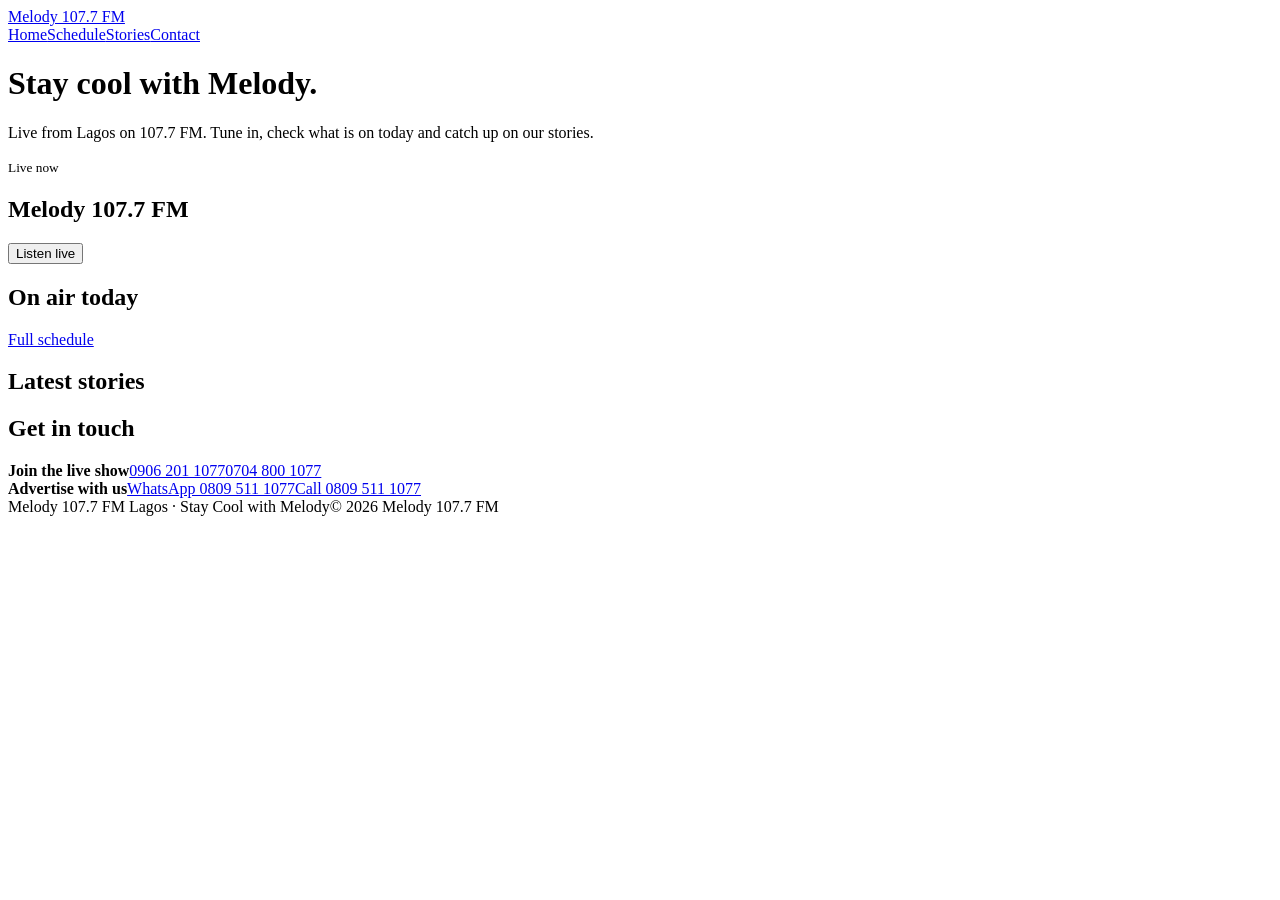
==== index.html @ 8afed2ed "Add files via upload" ====
<!doctype html><html lang="en"><head><meta charset="utf-8"><meta name="viewport" content="width=device-width,initial-scale=1"><link rel="icon" href="img/logo.png"><link rel="preconnect" href="https://fonts.googleapis.com"><link rel="preconnect" href="https://fonts.gstatic.com" crossorigin><link href="https://fonts.googleapis.com/css2?family=Bricolage+Grotesque:wght@600;700&family=Source+Sans+3:wght@400;600;700&display=swap" rel="stylesheet"><link rel="stylesheet" href="css/styles.css"><title>Melody 107.7 FM Lagos</title><meta name="description" content="Listen live to Melody 107.7 FM Lagos. Stay cool with Melody."></head><body>
<header><div class="wrap"><a class="brand" href="index.html"><img src="img/logo.png" alt=""><span>Melody 107.7 FM</span></a><nav aria-label="Main"><a href="index.html" aria-current="page">Home</a><a href="schedule.html" >Schedule</a><a href="index.html#stories">Stories</a><a href="index.html#contact">Contact</a></nav></div></header>
<main>
<div class="hero"><div class="wrap"><div><h1>Stay cool with Melody.</h1><p>Live from Lagos on 107.7 FM. Tune in, check what is on today and catch up on our stories.</p></div>
<div class="player"><small>Live now</small><h2>Melody 107.7 FM</h2><button id="play" data-stream="https://radio.sternhost.com:8370/radio.mp3"><span class="dot"></span><span>Listen live</span></button></div></div></div>
<section><div class="wrap"><div class="head"><h2>On air today</h2><a href="schedule.html">Full schedule</a></div><div id="today"></div></div></section>
<section class="alt" id="stories"><div class="wrap"><div class="head"><h2>Latest stories</h2></div><div class="stories" id="stories-list"></div></div></section>
<section id="contact"><div class="wrap"><div class="head"><h2>Get in touch</h2></div><div class="contact">
<div><b>Join the live show</b><a href="tel:09062011077">0906 201 1077</a><a href="tel:07048001077">0704 800 1077</a></div>
<div><b>Advertise with us</b><a href="https://wa.me/2348095111077">WhatsApp 0809 511 1077</a><a href="tel:08095111077">Call 0809 511 1077</a></div></div></div></section>
</main><footer><div class="wrap"><span>Melody 107.7 FM Lagos &middot; Stay Cool with Melody</span><span>&copy; 2026 Melody 107.7 FM</span></div></footer><script src="js/app.js"></script></body></html>
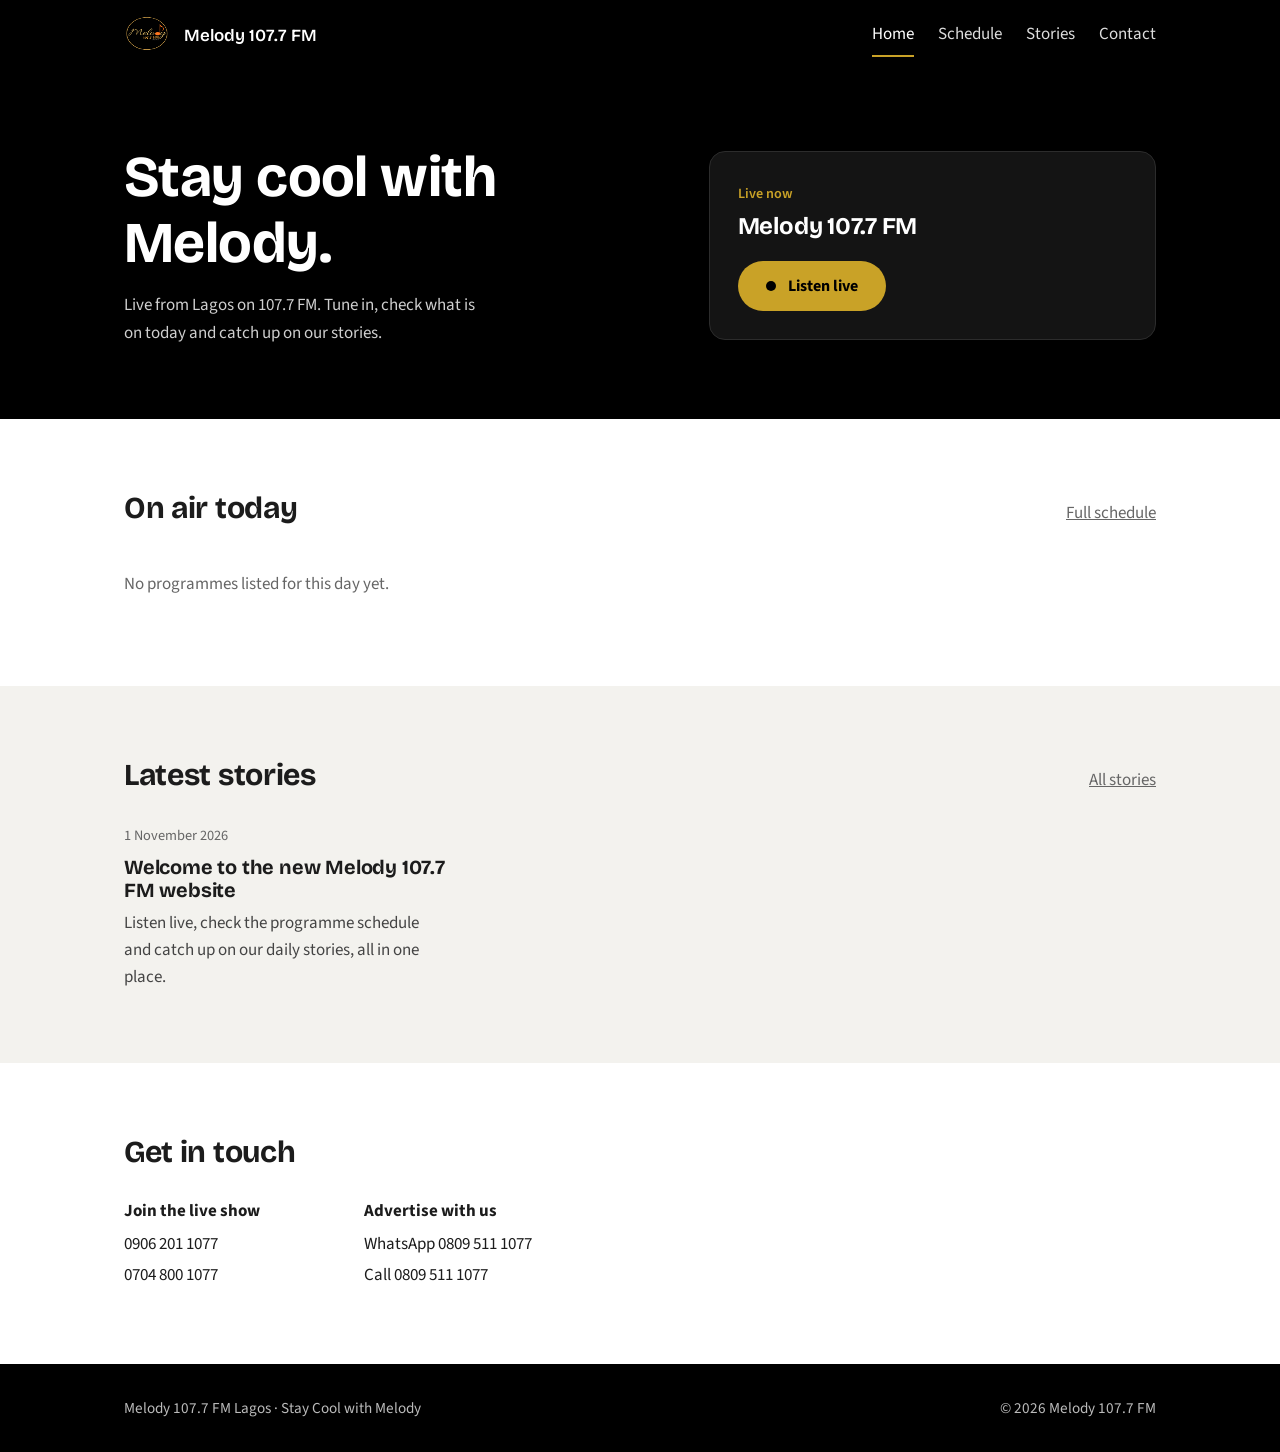
==== commit 5fab6712: "Add files via upload" ====
--- a/index.html
+++ b/index.html
@@ -1,11 +1,11 @@
-<!doctype html><html lang="en"><head><meta charset="utf-8"><meta name="viewport" content="width=device-width,initial-scale=1"><link rel="icon" href="img/logo.png"><link rel="preconnect" href="https://fonts.googleapis.com"><link rel="preconnect" href="https://fonts.gstatic.com" crossorigin><link href="https://fonts.googleapis.com/css2?family=Bricolage+Grotesque:wght@600;700&family=Source+Sans+3:wght@400;600;700&display=swap" rel="stylesheet"><link rel="stylesheet" href="css/styles.css"><title>Melody 107.7 FM Lagos</title><meta name="description" content="Listen live to Melody 107.7 FM Lagos. Stay cool with Melody."></head><body>
-<header><div class="wrap"><a class="brand" href="index.html"><img src="img/logo.png" alt=""><span>Melody 107.7 FM</span></a><nav aria-label="Main"><a href="index.html" aria-current="page">Home</a><a href="schedule.html" >Schedule</a><a href="index.html#stories">Stories</a><a href="index.html#contact">Contact</a></nav></div></header>
+<!doctype html><html lang="en"><head><meta charset="utf-8"><meta name="viewport" content="width=device-width,initial-scale=1"><link rel="icon" href="logo.png"><link rel="preconnect" href="https://fonts.googleapis.com"><link rel="preconnect" href="https://fonts.gstatic.com" crossorigin><link href="https://fonts.googleapis.com/css2?family=Bricolage+Grotesque:wght@600;700&family=Source+Sans+3:wght@400;600;700&display=swap" rel="stylesheet"><link rel="stylesheet" href="styles.css"><title>Melody 107.7 FM Lagos</title><meta name="description" content="Listen live to Melody 107.7 FM Lagos. Stay cool with Melody."></head><body>
+<header><div class="wrap"><a class="brand" href="index.html"><img src="logo.png" alt=""><span>Melody 107.7 FM</span></a><nav aria-label="Main"><a href="index.html" aria-current="page">Home</a><a href="schedule.html" >Schedule</a><a href="stories.html">Stories</a><a href="index.html#contact">Contact</a></nav></div></header>
 <main>
 <div class="hero"><div class="wrap"><div><h1>Stay cool with Melody.</h1><p>Live from Lagos on 107.7 FM. Tune in, check what is on today and catch up on our stories.</p></div>
 <div class="player"><small>Live now</small><h2>Melody 107.7 FM</h2><button id="play" data-stream="https://radio.sternhost.com:8370/radio.mp3"><span class="dot"></span><span>Listen live</span></button></div></div></div>
 <section><div class="wrap"><div class="head"><h2>On air today</h2><a href="schedule.html">Full schedule</a></div><div id="today"></div></div></section>
-<section class="alt" id="stories"><div class="wrap"><div class="head"><h2>Latest stories</h2></div><div class="stories" id="stories-list"></div></div></section>
+<section class="alt" id="stories"><div class="wrap"><div class="head"><h2>Latest stories</h2><a href="stories.html">All stories</a></div><div class="stories" id="stories-list"></div></div></section>
 <section id="contact"><div class="wrap"><div class="head"><h2>Get in touch</h2></div><div class="contact">
 <div><b>Join the live show</b><a href="tel:09062011077">0906 201 1077</a><a href="tel:07048001077">0704 800 1077</a></div>
 <div><b>Advertise with us</b><a href="https://wa.me/2348095111077">WhatsApp 0809 511 1077</a><a href="tel:08095111077">Call 0809 511 1077</a></div></div></div></section>
-</main><footer><div class="wrap"><span>Melody 107.7 FM Lagos &middot; Stay Cool with Melody</span><span>&copy; 2026 Melody 107.7 FM</span></div></footer><script src="js/app.js"></script></body></html>
+</main><footer><div class="wrap"><span>Melody 107.7 FM Lagos &middot; Stay Cool with Melody</span><span>&copy; 2026 Melody 107.7 FM</span></div></footer><script src="app.js"></script></body></html>
--- a/styles.css
+++ b/styles.css
@@ -0,0 +1,57 @@
+:root{--black:#000;--gold:#c9a227;--orange:#e8731a;--paper:#fff;--soft:#f3f2ee;--text:#1c1c1c;--muted:#666;--line:#e3e1da}
+*{box-sizing:border-box;margin:0}
+html{scroll-padding-top:80px}
+body{font:17px/1.6 "Source Sans 3",system-ui,sans-serif;color:var(--text);background:var(--paper)}
+h1,h2,h3{font-family:"Bricolage Grotesque",system-ui,sans-serif;line-height:1.15;letter-spacing:-.01em}
+a{color:inherit}
+:focus-visible{outline:3px solid var(--orange);outline-offset:2px}
+.wrap{max-width:1080px;margin:0 auto;padding:0 24px}
+header{background:var(--black);color:#fff;position:sticky;top:0;z-index:5}
+header .wrap{display:flex;align-items:center;justify-content:space-between;height:72px}
+.brand{display:flex;align-items:center;gap:12px;text-decoration:none;font-family:"Bricolage Grotesque",sans-serif;font-weight:600}
+.brand img{width:48px;height:48px;border-radius:50%}
+nav{display:flex;gap:24px}
+nav a{text-decoration:none;color:#ddd;padding:6px 0;border-bottom:2px solid transparent}
+nav a:hover,nav a[aria-current]{color:#fff;border-color:var(--gold)}
+.hero{background:var(--black);color:#fff;padding:72px 0}
+.hero .wrap{display:grid;grid-template-columns:1.2fr 1fr;gap:48px;align-items:center}
+.hero h1{font-size:clamp(2.2rem,5vw,3.6rem);font-weight:700}
+.hero p{color:#cfcfcf;margin-top:16px;max-width:46ch}
+.player{background:#141414;border:1px solid #2c2c2c;border-radius:16px;padding:28px}
+.player small{color:var(--gold);font-weight:600}
+.player h2{font-size:1.5rem;margin:6px 0 20px}
+#play{display:flex;align-items:center;gap:12px;background:var(--gold);color:#000;border:0;border-radius:999px;padding:14px 28px;font:700 1rem "Source Sans 3",sans-serif;cursor:pointer}
+#play:hover{background:#ddb73a}
+.dot{width:10px;height:10px;border-radius:50%;background:#000}
+.playing .dot{background:var(--orange);animation:pulse 1.4s infinite}
+@keyframes pulse{50%{opacity:.25}}
+@media (prefers-reduced-motion:reduce){.playing .dot{animation:none}}
+section{padding:72px 0}
+section.alt{background:var(--soft)}
+.head{display:flex;justify-content:space-between;align-items:baseline;margin-bottom:28px}
+.head h2{font-size:1.9rem}
+.head a{color:var(--muted)}
+.rows{list-style:none;padding:0;border-top:1px solid var(--line)}
+.rows li{display:grid;grid-template-columns:200px 1fr auto;gap:16px;padding:16px 0;border-bottom:1px solid var(--line);align-items:center}
+.rows .time{font-weight:600}
+.rows .host{color:var(--muted)}
+.rows li.now{background:#fff7dd;margin:0 -12px;padding:16px 12px;border-radius:8px}
+.badge{background:var(--orange);color:#fff;font-size:.8rem;font-weight:600;padding:2px 10px;border-radius:999px}
+.stories{display:grid;grid-template-columns:repeat(3,1fr);gap:32px}
+.story h3{font-size:1.25rem;margin:6px 0 8px}
+.story time{color:var(--muted);font-size:.9rem}
+.story p{color:#444}
+.tabs{display:flex;gap:8px;flex-wrap:wrap;margin-bottom:24px}
+.tabs button{border:1px solid var(--line);background:#fff;border-radius:999px;padding:8px 18px;font:600 .95rem "Source Sans 3",sans-serif;cursor:pointer}
+.tabs button[aria-selected=true]{background:var(--black);color:#fff;border-color:var(--black)}
+.page-title{padding:56px 0 8px}
+.page-title h1{font-size:2.6rem}
+.page-title p{color:var(--muted);margin-top:8px}
+.contact{display:flex;gap:40px;flex-wrap:wrap}
+.contact div{min-width:200px}
+.contact b{display:block;margin-bottom:4px}
+.contact a{display:block;text-decoration:none;padding:2px 0}
+footer{background:var(--black);color:#bbb;padding:32px 0;font-size:.95rem}
+footer .wrap{display:flex;justify-content:space-between;gap:16px;flex-wrap:wrap}
+.empty{color:var(--muted);padding:16px 0}
+@media(max-width:780px){nav{gap:14px;font-size:.95rem}.brand span{display:none}.hero .wrap{grid-template-columns:1fr}.stories{grid-template-columns:1fr}.rows li{grid-template-columns:1fr auto}.rows .time{grid-column:1/-1}}
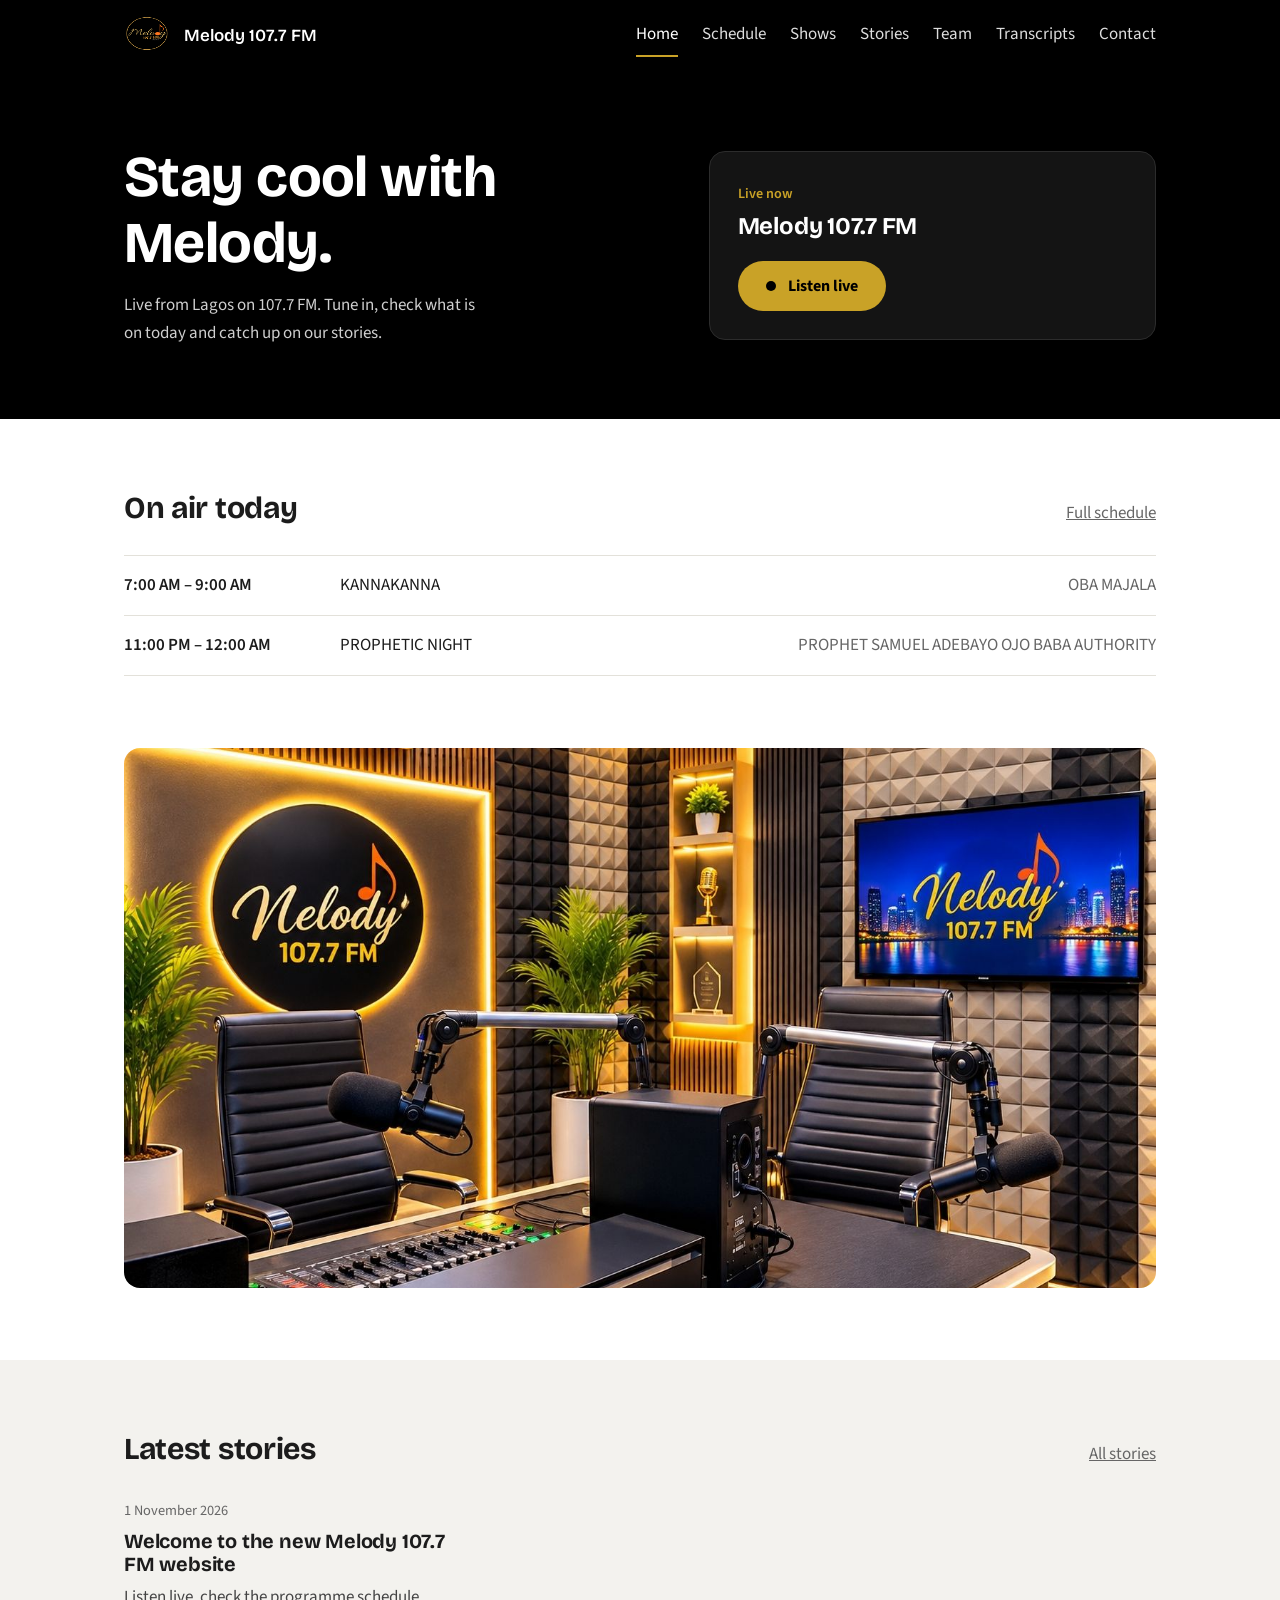
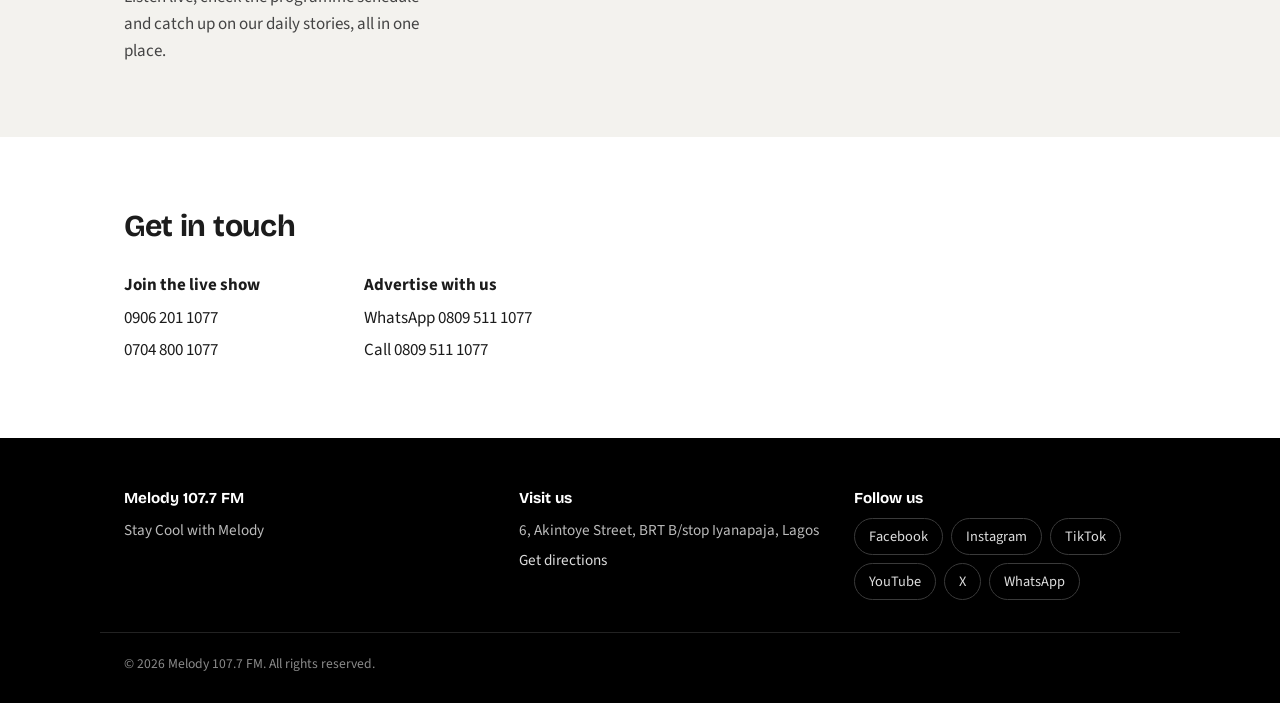
==== commit 28f4ef0c: "Add files via upload" ====
--- a/index.html
+++ b/index.html
@@ -4,6 +4,7 @@
 <div class="hero"><div class="wrap"><div><h1>Stay cool with Melody.</h1><p>Live from Lagos on 107.7 FM. Tune in, check what is on today and catch up on our stories.</p></div>
 <div class="player"><small>Live now</small><h2>Melody 107.7 FM</h2><button id="play" data-stream="https://radio.sternhost.com:8370/radio.mp3"><span class="dot"></span><span>Listen live</span></button></div></div></div>
 <section><div class="wrap"><div class="head"><h2>On air today</h2><a href="schedule.html">Full schedule</a></div><div id="today"></div></div></section>
+<section class="studio-sec"><div class="wrap"><img class="studio-img" src="studio.jpg" alt="Inside the Melody 107.7 FM studio" loading="lazy" onerror="this.closest('section').remove()"></div></section>
 <section class="alt" id="stories"><div class="wrap"><div class="head"><h2>Latest stories</h2><a href="stories.html">All stories</a></div><div class="stories" id="stories-list"></div></div></section>
 <section id="contact"><div class="wrap"><div class="head"><h2>Get in touch</h2></div><div class="contact">
 <div><b>Join the live show</b><a href="tel:09062011077">0906 201 1077</a><a href="tel:07048001077">0704 800 1077</a></div>
--- a/styles.css
+++ b/styles.css
@@ -55,3 +55,25 @@
 footer .wrap{display:flex;justify-content:space-between;gap:16px;flex-wrap:wrap}
 .empty{color:var(--muted);padding:16px 0}
 @media(max-width:780px){nav{gap:14px;font-size:.95rem}.brand span{display:none}.hero .wrap{grid-template-columns:1fr}.stories{grid-template-columns:1fr}.rows li{grid-template-columns:1fr auto}.rows .time{grid-column:1/-1}}
+
+footer{padding:48px 0 28px}
+footer .fgrid{display:grid;grid-template-columns:1.2fr 1fr 1fr;gap:32px;align-items:start}
+footer b{display:block;color:#fff;margin-bottom:8px;font-family:"Bricolage Grotesque",system-ui,sans-serif}
+footer p{margin-bottom:6px}
+footer a{color:#ddd;text-decoration:none}
+footer a:hover{color:var(--gold)}
+footer .fbase{display:block;margin-top:32px;padding-top:20px;border-top:1px solid #222;font-size:.85rem;color:#8a8a8a}
+.soc{display:flex;flex-wrap:wrap;gap:8px}
+.soc a{border:1px solid #3a3a3a;border-radius:999px;padding:6px 14px;font-size:.9rem}
+.soc a:hover{border-color:var(--gold)}
+@media(max-width:780px){footer .fgrid{grid-template-columns:1fr}}
+
+section.studio-sec{padding-top:0}
+.studio{display:grid;grid-template-columns:1.3fr 1fr;gap:48px;align-items:center}
+.studio img{width:100%;aspect-ratio:3/2;object-fit:cover;border-radius:16px;display:block;background:var(--soft)}
+.studio h2{font-size:1.9rem;margin-bottom:12px}
+.studio p{color:#444;max-width:40ch}
+@media(max-width:780px){.studio{grid-template-columns:1fr;gap:24px}}
+
+.studio-img{width:100%;aspect-ratio:16/9;max-height:540px;object-fit:cover;border-radius:16px;display:block;background:var(--soft)}
+@media(max-width:780px){.studio-img{aspect-ratio:4/3}}
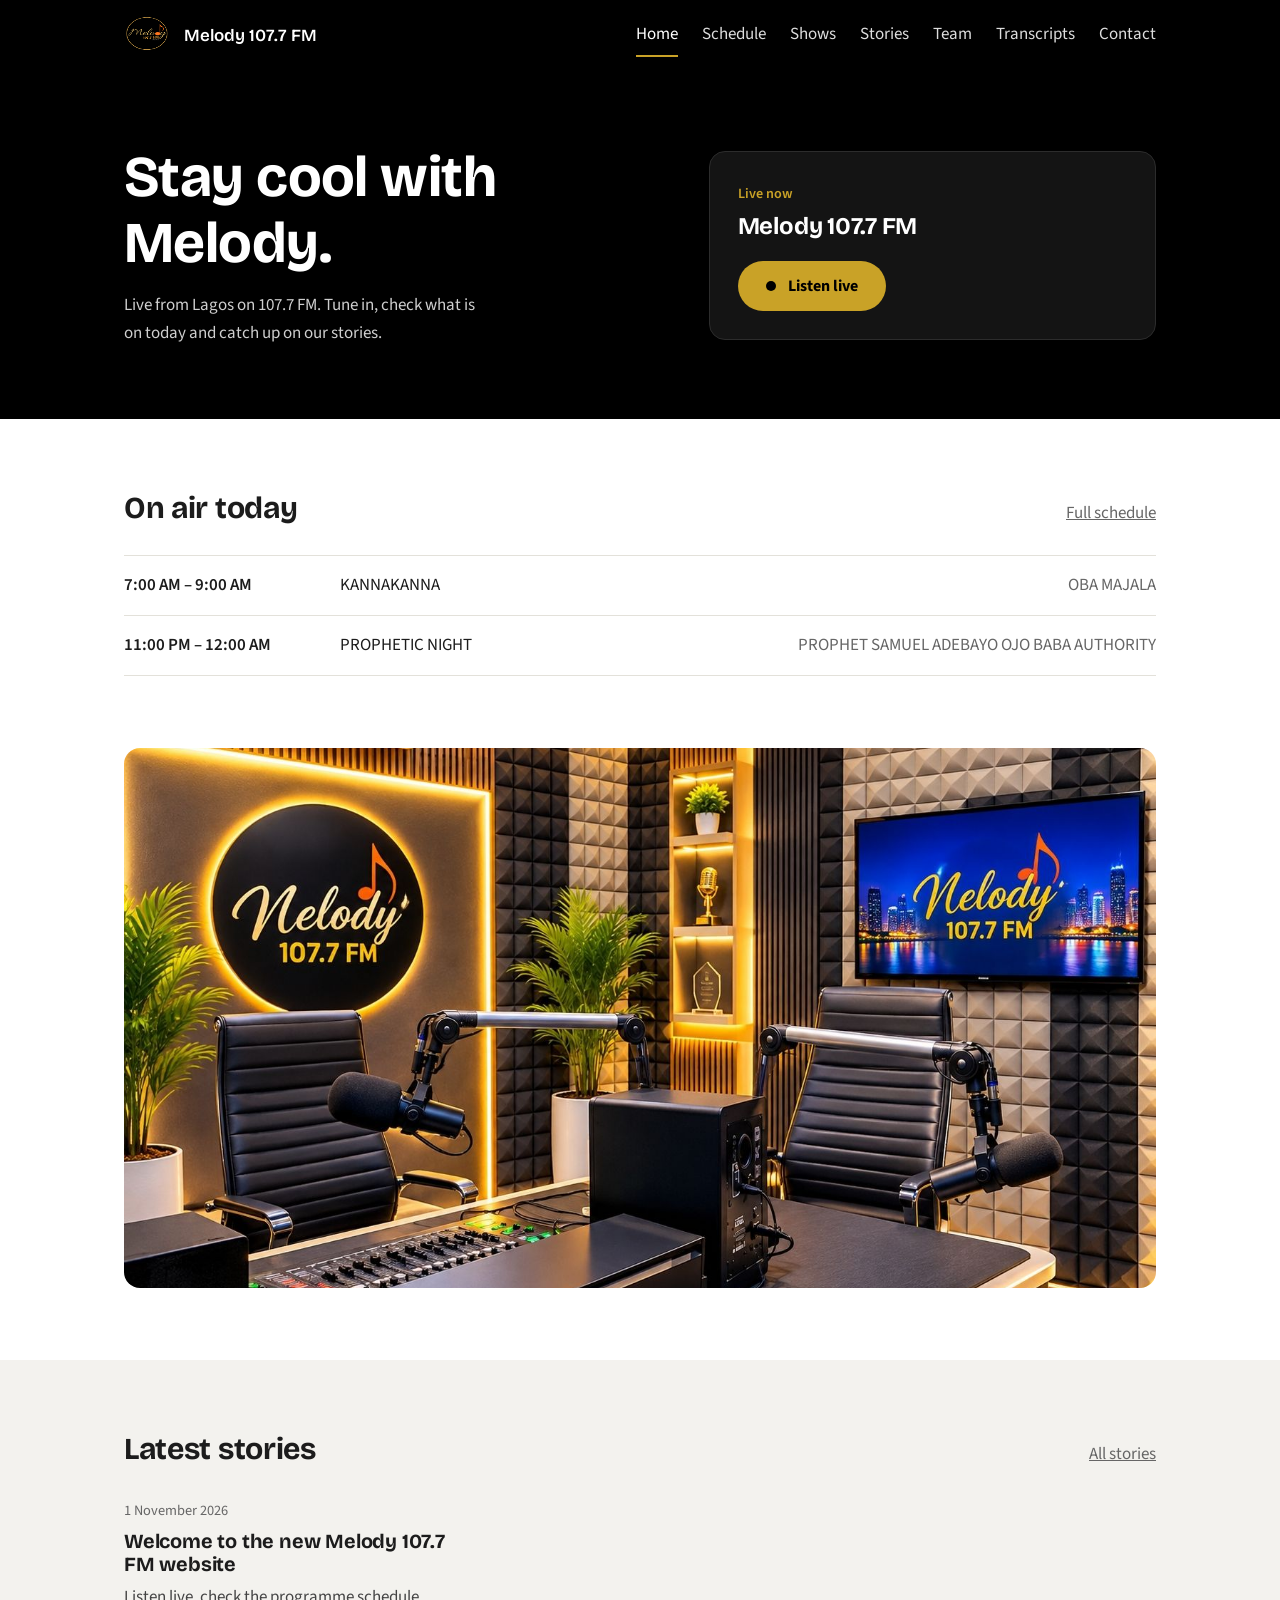
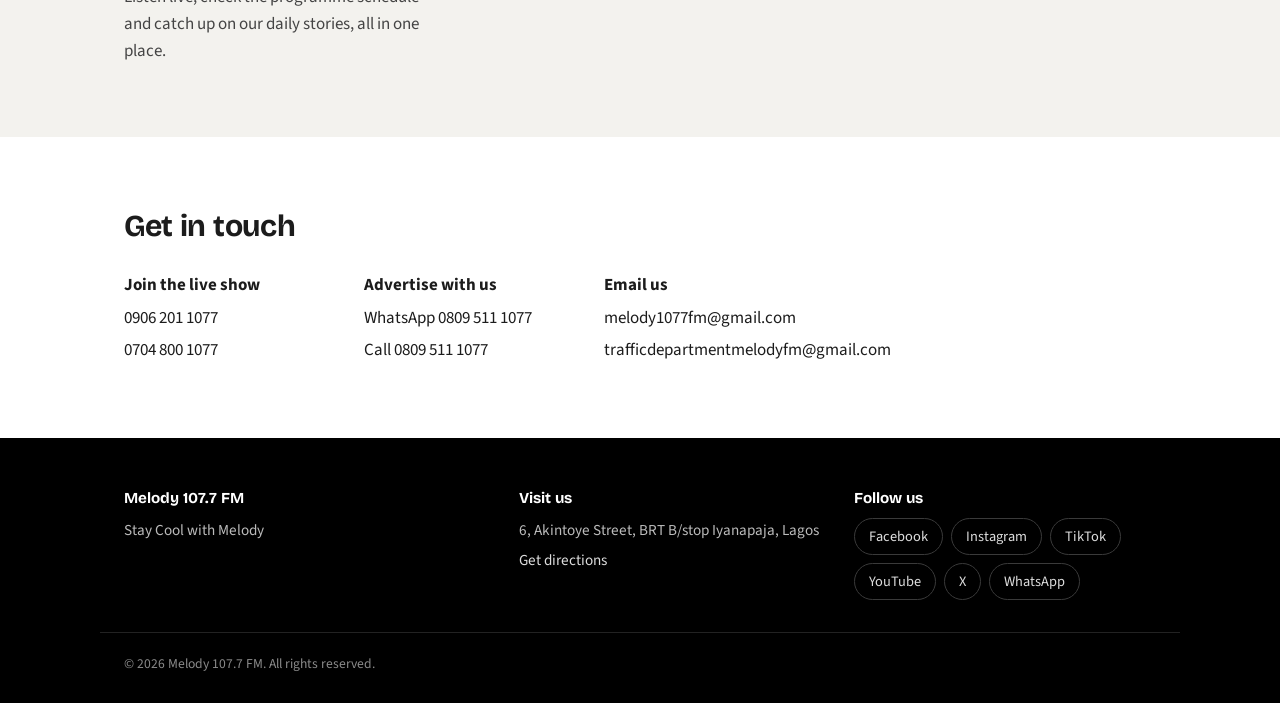
==== commit e4206cba: "Add files via upload" ====
--- a/index.html
+++ b/index.html
@@ -8,5 +8,6 @@
 <section class="alt" id="stories"><div class="wrap"><div class="head"><h2>Latest stories</h2><a href="stories.html">All stories</a></div><div class="stories" id="stories-list"></div></div></section>
 <section id="contact"><div class="wrap"><div class="head"><h2>Get in touch</h2></div><div class="contact">
 <div><b>Join the live show</b><a href="tel:09062011077">0906 201 1077</a><a href="tel:07048001077">0704 800 1077</a></div>
-<div><b>Advertise with us</b><a href="https://wa.me/2348095111077">WhatsApp 0809 511 1077</a><a href="tel:08095111077">Call 0809 511 1077</a></div></div></div></section>
+<div><b>Advertise with us</b><a href="https://wa.me/2348095111077">WhatsApp 0809 511 1077</a><a href="tel:08095111077">Call 0809 511 1077</a></div>
+<div><b>Email us</b><a href="mailto:melody1077fm@gmail.com">melody1077fm@gmail.com</a><a href="mailto:trafficdepartmentmelodyfm@gmail.com">trafficdepartmentmelodyfm@gmail.com</a></div></div></div></section>
 </main><footer><div class="wrap"><span>Melody 107.7 FM Lagos &middot; Stay Cool with Melody</span><span>&copy; 2026 Melody 107.7 FM</span></div></footer><script src="app.js"></script></body></html>
--- a/styles.css
+++ b/styles.css
@@ -77,3 +77,5 @@
 
 .studio-img{width:100%;aspect-ratio:16/9;max-height:540px;object-fit:cover;border-radius:16px;display:block;background:var(--soft)}
 @media(max-width:780px){.studio-img{aspect-ratio:4/3}}
+
+.contact a{overflow-wrap:anywhere}
